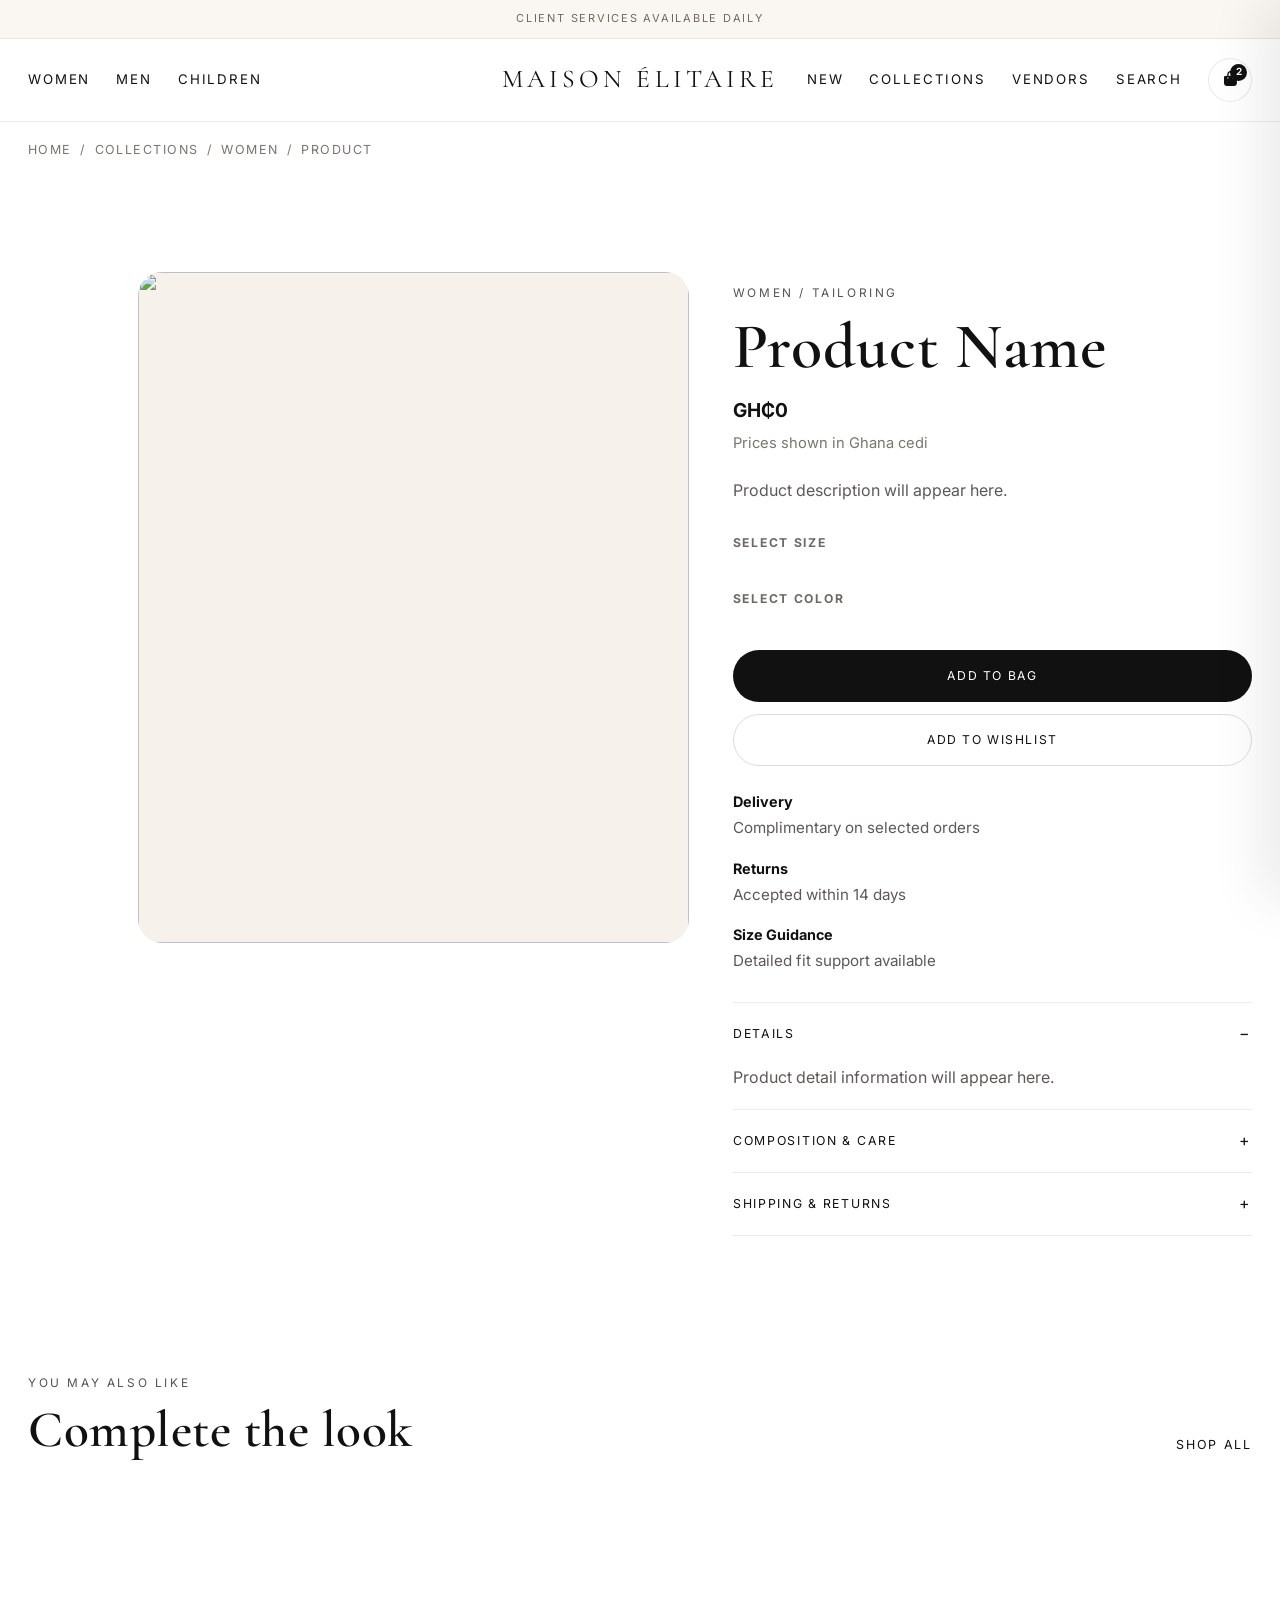
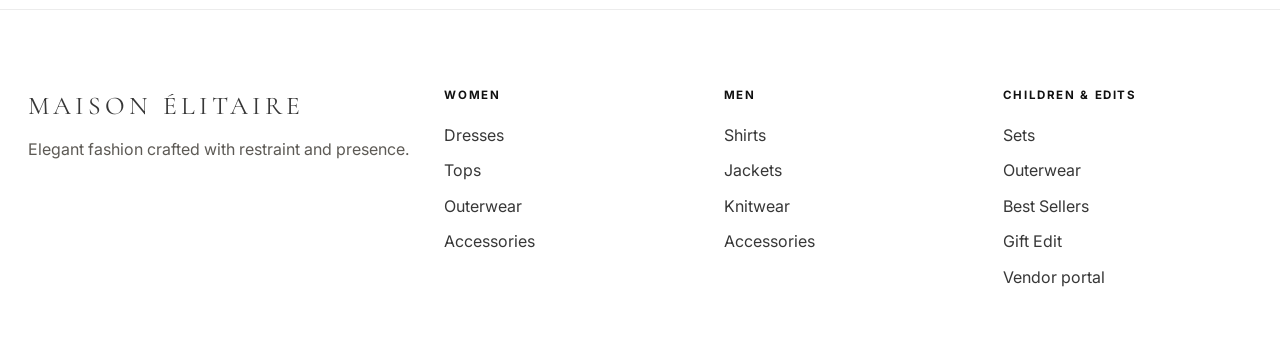
==== product.html @ c19ec86c "Add files via upload" ====
<!DOCTYPE html>
<html lang="en">
<head>
  <meta charset="UTF-8" />
  <meta name="viewport" content="width=device-width, initial-scale=1.0" />
  <title>Product | Maison Élitaire</title>
  <meta name="description" content="Maison Élitaire luxury fashion product page." />

  <link rel="preconnect" href="https://fonts.googleapis.com">
  <link rel="preconnect" href="https://fonts.gstatic.com" crossorigin>
  <link href="https://fonts.googleapis.com/css2?family=Cormorant+Garamond:wght@400;500;600;700&family=Inter:wght@300;400;500;600&display=swap" rel="stylesheet">
  <link rel="stylesheet" href="https://cdnjs.cloudflare.com/ajax/libs/font-awesome/6.5.2/css/all.min.css">
  <link rel="stylesheet" href="styles.css" />
</head>
<body data-page="product">
  <div class="site-shell light-page">
    <header class="topbar">
      Client Services available daily
    </header>

    <nav class="navbar navbar-light">
      <div class="container nav-inner">
        <button class="nav-toggle" aria-label="Open menu" aria-expanded="false" aria-controls="mobileMenu">
          <span></span>
          <span></span>
        </button>

        <div class="nav-links nav-left">
          <a href="products.html?category=Women">Women</a>
          <a href="products.html?category=Men">Men</a>
          <a href="products.html?category=Children">Children</a>
        </div>

        <a href="index.html" class="brand">MAISON ÉLITAIRE</a>

        <div class="nav-links nav-right">
          <a href="products.html?edit=New Arrivals">New</a>
          <a href="products.html">Collections</a>
          <a href="vendor.html">Vendors</a>
          <button class="nav-text-btn search-open-btn" aria-label="Open search">Search</button>
          <button class="nav-icon-btn cart-open-btn" aria-label="Open bag">
            <i class="fa-solid fa-bag-shopping"></i>
            <span class="cart-count" data-cart-count>0</span>
          </button>
        </div>
      </div>

      <div class="mobile-menu" id="mobileMenu">
        <a href="products.html?category=Women">Women</a>
        <a href="products.html?category=Men">Men</a>
        <a href="products.html?category=Children">Children</a>
        <a href="products.html?edit=New Arrivals">New Arrivals</a>
        <a href="products.html">Collections</a>
          <a href="vendor.html">Vendors</a>
        <button class="mobile-search-btn search-open-btn">Search</button>
      </div>
    </nav>

    <main>
      <section class="product-breadcrumb-wrap">
        <div class="container">
          <nav class="product-breadcrumb" aria-label="Breadcrumb" id="productBreadcrumb">
            <a href="index.html">Home</a>
            <span>/</span>
            <a href="products.html">Collections</a>
            <span>/</span>
            <a href="products.html?category=Women" id="breadcrumbCategory">Women</a>
            <span>/</span>
            <span id="breadcrumbName">Product</span>
          </nav>
        </div>
      </section>

      <section class="section product-detail">
        <div class="container product-detail-grid">
          <div class="product-gallery">
            <div class="gallery-thumbs" id="galleryThumbs"></div>

            <div class="gallery-main">
              <img id="mainProductImage" src="" alt="" />
            </div>
          </div>

          <div class="product-summary">
            <p class="eyebrow" id="productMeta">Women / Tailoring</p>
            <h1 id="productName">Product Name</h1>

            <div class="price-row">
              <strong id="productPrice">GH₵0</strong>
              <span id="productPriceNote">Prices shown in Ghana cedi</span>
            </div>

            <p class="product-description" id="productDescription">
              Product description will appear here.
            </p>

            <p class="product-vendor" id="productVendorWrap" hidden>
              Vendor: <a id="productVendorLink" href="#">Maison Élitaire</a>
            </p>

            <div class="detail-block">
              <h3>Select size</h3>
              <div class="size-pills size-select" id="productSizes"></div>
            </div>

            <div class="detail-block">
              <h3>Select color</h3>
              <div class="color-swatches" id="productColors"></div>
            </div>

            <div class="product-actions">
              <button
                class="btn btn-dark full-width add-product-page-btn"
                id="addProductPageBtn"
                data-name=""
                data-category=""
                data-price=""
                data-image=""
                data-description="">
                Add to bag
              </button>
              <button class="btn btn-outline-dark full-width">Add to wishlist</button>
            </div>

            <div class="product-benefits">
              <div>
                <strong>Delivery</strong>
                <span>Complimentary on selected orders</span>
              </div>
              <div>
                <strong>Returns</strong>
                <span>Accepted within 14 days</span>
              </div>
              <div>
                <strong>Size Guidance</strong>
                <span>Detailed fit support available</span>
              </div>
            </div>

            <div class="accordion">
              <div class="accordion-item active">
                <button class="accordion-btn">Details</button>
                <div class="accordion-content">
                  <p id="accordionDetails">
                    Product detail information will appear here.
                  </p>
                </div>
              </div>

              <div class="accordion-item">
                <button class="accordion-btn">Composition & care</button>
                <div class="accordion-content">
                  <p id="accordionCare">
                    Premium construction. Specialist care recommended for best longevity.
                  </p>
                </div>
              </div>

              <div class="accordion-item">
                <button class="accordion-btn">Shipping & returns</button>
                <div class="accordion-content">
                  <p>
                    Complimentary delivery on eligible orders. Returns accepted within 14 days in original condition.
                  </p>
                </div>
              </div>
            </div>
          </div>
        </div>
      </section>

      <section class="section featured-products related-products">
        <div class="container">
          <div class="section-head">
            <div>
              <p class="eyebrow">You may also like</p>
              <h2>Complete the look</h2>
            </div>
            <a href="products.html" class="section-link">Shop all</a>
          </div>

          <div class="product-grid" id="relatedProductsGrid"></div>
        </div>
      </section>
    </main>

    <footer class="footer footer-light">
      <div class="container footer-grid">
        <div>
          <a href="index.html" class="brand footer-brand">MAISON ÉLITAIRE</a>
          <p class="footer-copy">
            Elegant fashion crafted with restraint and presence.
          </p>
        </div>

        <div>
          <h4>Women</h4>
          <a href="products.html?category=Women&subcategory=Dresses">Dresses</a>
          <a href="products.html?category=Women&subcategory=Tops">Tops</a>
          <a href="products.html?category=Women&subcategory=Outerwear">Outerwear</a>
          <a href="products.html?category=Women&subcategory=Accessories">Accessories</a>
        </div>

        <div>
          <h4>Men</h4>
          <a href="products.html?category=Men&subcategory=Shirts">Shirts</a>
          <a href="products.html?category=Men&subcategory=Jackets">Jackets</a>
          <a href="products.html?category=Men&subcategory=Knitwear">Knitwear</a>
          <a href="products.html?category=Men&subcategory=Accessories">Accessories</a>
        </div>

        <div>
          <h4>Children & Edits</h4>
          <a href="products.html?category=Children&subcategory=Sets">Sets</a>
          <a href="products.html?category=Children&subcategory=Outerwear">Outerwear</a>
          <a href="products.html?edit=Best Sellers">Best Sellers</a>
          <a href="products.html?edit=Gift Edit">Gift Edit</a>
          <a href="vendor.html">Vendor portal</a>
        </div>
      </div>
    </footer>
  </div>

  <div class="overlay search-overlay" data-search-overlay aria-hidden="true">
    <div class="overlay-panel search-panel" role="dialog" aria-modal="true" aria-labelledby="searchTitle">
      <button class="overlay-close search-close-btn" aria-label="Close search">
        <i class="fa-solid fa-xmark"></i>
      </button>

      <div class="search-header">
        <p class="eyebrow">Search</p>
        <h2 id="searchTitle">Find the piece</h2>
      </div>

      <form class="search-form">
        <input type="search" placeholder="Search for tailoring, dresses, knitwear..." aria-label="Search products" id="searchInput" />
      </form>

      <div class="search-suggestions">
        <button type="button">Tailoring</button>
        <button type="button">Evening</button>
        <button type="button">Knitwear</button>
        <button type="button">Children</button>
      </div>

      <div class="search-results-grid" id="searchResultsGrid"></div>
    </div>
  </div>

  <aside class="cart-drawer" data-cart-drawer aria-hidden="true">
    <div class="cart-overlay" data-cart-close></div>

    <div class="cart-panel" role="dialog" aria-modal="true" aria-labelledby="cartTitle">
      <div class="cart-header">
        <div>
          <p class="eyebrow">Bag</p>
          <h2 id="cartTitle">Your selection</h2>
        </div>
        <button class="overlay-close cart-close-btn" aria-label="Close bag">
          <i class="fa-solid fa-xmark"></i>
        </button>
      </div>

      <div class="cart-body">
        <div class="cart-items" data-cart-items></div>

        <div class="cart-benefits">
          <div>
            <strong>Complimentary delivery</strong>
            <span>On selected orders and destinations</span>
          </div>
          <div>
            <strong>Returns</strong>
            <span>Accepted within 14 days in original condition</span>
          </div>
        </div>
      </div>

      <div class="cart-footer">
        <div class="cart-summary-row">
          <span>Subtotal</span>
          <strong data-cart-subtotal>$0</strong>
        </div>
        <div class="cart-summary-row small">
          <span>Estimated shipping</span>
          <span>Calculated at checkout</span>
        </div>
        <button class="btn btn-dark full-width">Proceed to checkout</button>
        <button class="btn btn-outline-dark full-width cart-clear-btn">Clear bag</button>
      </div>
    </div>
  </aside>

  <div class="overlay quick-view-overlay" data-quick-view-overlay aria-hidden="true">
    <div class="overlay-panel quick-view-panel" role="dialog" aria-modal="true" aria-labelledby="quickViewTitle">
      <button class="overlay-close quick-view-close-btn" aria-label="Close quick view">
        <i class="fa-solid fa-xmark"></i>
      </button>

      <div class="quick-view-grid">
        <div class="quick-view-image-wrap">
          <img src="" alt="" data-quick-view-image />
        </div>

        <div class="quick-view-copy">
          <p class="eyebrow" data-quick-view-category></p>
          <h2 id="quickViewTitle" data-quick-view-name></h2>
          <strong class="quick-view-price" data-quick-view-price></strong>
          <p class="quick-view-description" data-quick-view-description></p>

          <div class="quick-view-options">
            <div>
              <p class="option-label">Size</p>
              <div class="size-pills quick-size-pills" data-quick-view-sizes></div>
            </div>

            <div>
              <p class="option-label">Quantity</p>
              <div class="qty-control">
                <button type="button" data-qty-minus>-</button>
                <span data-quick-qty>1</span>
                <button type="button" data-qty-plus>+</button>
              </div>
            </div>
          </div>

          <div class="quick-view-actions">
            <button class="btn btn-dark full-width" data-quick-add>Add to bag</button>
            <a href="product.html" class="btn btn-outline-dark full-width" data-quick-view-link>View product</a>
          </div>
        </div>
      </div>
    </div>
  </div>

  <script src="women.js"></script>
  <script src="men.js"></script>
  <script src="children.js"></script>
  <script src="edits.js"></script>
  <script src="script.js"></script>
</body>
</html>
---- styles.css ----
:root {
  --bg: #0f0f10;
  --bg-soft: #151516;
  --surface: #ffffff;
  --surface-soft: #f6f2eb;
  --surface-muted: #fbf9f5;
  --text: #111111;
  --text-soft: #5d5a55;
  --text-lighter: rgba(255, 255, 255, 0.82);
  --line: rgba(17, 17, 17, 0.12);
  --line-soft: rgba(17, 17, 17, 0.08);
  --line-light: rgba(255, 255, 255, 0.14);
  --transition-fast: 180ms ease;
  --transition-mid: 260ms ease;
  --shadow: 0 24px 60px rgba(0, 0, 0, 0.08);
  --container: 1240px;
  --radius-sm: 12px;
  --radius-md: 18px;
  --radius-lg: 24px;
}

* {
  margin: 0;
  padding: 0;
  box-sizing: border-box;
}

html {
  scroll-behavior: smooth;
  -webkit-text-size-adjust: 100%;
}

body {
  font-family: "Inter", sans-serif;
  background: var(--bg);
  color: #fff;
  line-height: 1.6;
  -webkit-font-smoothing: antialiased;
  text-rendering: optimizeLegibility;
  overflow-x: hidden;
}

body.no-scroll {
  overflow: hidden;
}

img {
  max-width: 100%;
  display: block;
}

a {
  color: inherit;
  text-decoration: none;
}

button,
input,
select {
  font: inherit;
}

button {
  border: none;
  background: none;
  cursor: pointer;
}

.site-shell {
  min-height: 100vh;
}

.light-page {
  background: #fff;
  color: var(--text);
}

.container {
  width: min(100% - 56px, var(--container));
  margin: 0 auto;
}

.topbar {
  min-height: 38px;
  display: grid;
  place-items: center;
  padding: 10px 16px;
  font-size: 11px;
  text-transform: uppercase;
  letter-spacing: 0.16em;
  color: rgba(255, 255, 255, 0.64);
  background: #0b0b0c;
  border-bottom: 1px solid var(--line-light);
  text-align: center;
}

.light-page .topbar {
  background: #faf7f2;
  color: #6f695f;
  border-bottom: 1px solid var(--line-soft);
}

.navbar {
  position: sticky;
  top: 0;
  z-index: 80;
  backdrop-filter: blur(14px);
  background: rgba(15, 15, 16, 0.76);
  border-bottom: 1px solid var(--line-light);
}

.navbar-light {
  background: rgba(255, 255, 255, 0.92);
  border-bottom: 1px solid var(--line-soft);
}

.nav-inner {
  min-height: 82px;
  display: grid;
  grid-template-columns: 1fr auto 1fr;
  align-items: center;
  gap: 24px;
}

.nav-links {
  display: flex;
  align-items: center;
  gap: 26px;
}

.nav-left {
  justify-self: start;
}

.nav-right {
  justify-self: end;
}

.nav-links a,
.nav-text-btn {
  font-size: 0.83rem;
  text-transform: uppercase;
  letter-spacing: 0.14em;
  transition: opacity var(--transition-fast);
  color: inherit;
}

.nav-links a:hover,
.nav-text-btn:hover,
.section-link:hover,
.text-link:hover {
  opacity: 0.6;
}

.brand {
  font-family: "Cormorant Garamond", serif;
  font-size: clamp(1.55rem, 2vw, 1.95rem);
  letter-spacing: 0.16em;
  text-transform: uppercase;
  white-space: nowrap;
}

.nav-icon-btn,
.nav-toggle,
.overlay-close {
  width: 44px;
  height: 44px;
  border-radius: 999px;
  display: inline-grid;
  place-items: center;
  transition: background var(--transition-fast), transform var(--transition-fast);
  position: relative;
}

.nav-icon-btn:hover,
.nav-toggle:hover,
.overlay-close:hover {
  transform: translateY(-1px);
}

.navbar .nav-icon-btn:hover,
.navbar .nav-toggle:hover {
  background: rgba(255, 255, 255, 0.06);
}

.navbar-light .nav-icon-btn:hover,
.navbar-light .nav-toggle:hover {
  background: rgba(17, 17, 17, 0.04);
}

.nav-icon-btn i,
.overlay-close i {
  font-size: 0.95rem;
}

.cart-count {
  position: absolute;
  top: 6px;
  right: 5px;
  min-width: 17px;
  height: 17px;
  padding: 0 4px;
  border-radius: 999px;
  display: grid;
  place-items: center;
  font-size: 0.62rem;
  font-weight: 700;
  background: #fff;
  color: #111;
}

.navbar-light .cart-count {
  background: #111;
  color: #fff;
}

.nav-toggle {
  display: none;
}

.nav-toggle span {
  width: 18px;
  height: 1.4px;
  background: currentColor;
  display: block;
}

.mobile-menu {
  display: none;
  flex-direction: column;
  gap: 0;
  padding: 10px 24px 20px;
  border-top: 1px solid rgba(255, 255, 255, 0.08);
}

.navbar-light .mobile-menu {
  border-top: 1px solid var(--line-soft);
}

.mobile-menu a,
.mobile-search-btn {
  min-height: 50px;
  display: flex;
  align-items: center;
  font-size: 0.9rem;
  text-transform: uppercase;
  letter-spacing: 0.14em;
  color: inherit;
}

.mobile-menu.active {
  display: flex;
}

.hero {
  position: relative;
  min-height: calc(100vh - 120px);
  display: flex;
  align-items: flex-end;
}

.hero-media,
.hero-overlay {
  position: absolute;
  inset: 0;
}

.hero-media img {
  width: 100%;
  height: 100%;
  object-fit: cover;
}

.hero-overlay {
  background:
    linear-gradient(to top, rgba(0, 0, 0, 0.68), rgba(0, 0, 0, 0.12)),
    linear-gradient(to right, rgba(0, 0, 0, 0.34), transparent 58%);
}

.hero-content {
  position: relative;
  z-index: 2;
  max-width: 760px;
  padding: 0 0 88px;
}

.eyebrow {
  margin-bottom: 14px;
  font-size: 0.74rem;
  text-transform: uppercase;
  letter-spacing: 0.22em;
  opacity: 0.72;
}

.hero h1,
.intro-statement h2,
.section-head h2,
.split-copy h2,
.campaign-inner h2,
.newsletter h2,
.listing-hero h1,
.product-summary h1,
.quick-view-copy h2,
.search-header h2,
.cart-header h2,
.empty-products-state h2 {
  font-family: "Cormorant Garamond", serif;
  font-weight: 600;
  line-height: 0.95;
  letter-spacing: 0.01em;
}

.hero h1 {
  font-size: clamp(3.1rem, 8.8vw, 7.2rem);
  max-width: 760px;
}

.hero-copy,
.intro-copy,
.split-copy p,
.section-note,
.listing-copy,
.product-description,
.footer-copy,
.quick-view-description,
.accordion-content p,
.cart-benefits span,
.search-featured span,
.journal-content p,
.empty-products-state p {
  color: var(--text-lighter);
  font-size: 1rem;
}

.light-page .listing-copy,
.light-page .product-description,
.light-page .footer-copy,
.light-page .quick-view-description,
.light-page .accordion-content p,
.light-page .section-note,
.light-page .journal-content p,
.light-page .empty-products-state p {
  color: var(--text-soft);
}

.hero-copy {
  max-width: 560px;
  margin-top: 20px;
}

.hero-actions {
  display: flex;
  gap: 14px;
  flex-wrap: wrap;
  margin-top: 32px;
}

.btn {
  min-height: 52px;
  padding: 0 24px;
  border-radius: 999px;
  display: inline-flex;
  align-items: center;
  justify-content: center;
  font-size: 0.76rem;
  text-transform: uppercase;
  letter-spacing: 0.13em;
  border: 1px solid transparent;
  transition: transform var(--transition-fast), background var(--transition-fast), color var(--transition-fast), border-color var(--transition-fast);
}

.btn:hover {
  transform: translateY(-1px);
}

.btn-light {
  background: #fff;
  color: #111;
}

.btn-outline-light {
  color: #fff;
  border-color: rgba(255, 255, 255, 0.38);
}

.btn-dark {
  background: #111;
  color: #fff;
}

.btn-outline-dark {
  border-color: rgba(17, 17, 17, 0.14);
  color: #111;
}

.full-width {
  width: 100%;
}

.section {
  padding: 112px 0;
}

.intro-statement {
  background: #111113;
}

.intro-grid {
  display: grid;
  grid-template-columns: 0.95fr 1.05fr;
  gap: 72px;
  align-items: start;
}

.intro-statement h2 {
  font-size: clamp(2.3rem, 4.4vw, 4.2rem);
}

.intro-copy {
  color: rgba(255, 255, 255, 0.78);
  font-size: 1.08rem;
  max-width: 620px;
}

.categories {
  background: #141416;
}

.section-head {
  display: flex;
  justify-content: space-between;
  align-items: end;
  gap: 24px;
  margin-bottom: 42px;
}

.section-head h2 {
  font-size: clamp(2rem, 4vw, 3.4rem);
}

.section-link,
.text-link {
  font-size: 0.78rem;
  text-transform: uppercase;
  letter-spacing: 0.14em;
}

.category-grid {
  display: grid;
  grid-template-columns: 1.15fr 0.85fr 0.85fr;
  gap: 20px;
}

.category-card {
  position: relative;
  overflow: hidden;
  border-radius: var(--radius-lg);
  min-height: 520px;
}

.category-large {
  min-height: 620px;
}

.category-card img,
.split-media img,
.product-media img,
.journal-card img,
.listing-hero-image img,
.gallery-main img,
.gallery-thumbs img,
.mosaic-card img,
.quick-view-image-wrap img,
.search-featured img,
.cart-item img {
  width: 100%;
  height: 100%;
  object-fit: cover;
}

.category-card::after,
.product-media::after {
  content: "";
  position: absolute;
  inset: 0;
  background: linear-gradient(to top, rgba(0, 0, 0, 0.34), transparent 55%);
  pointer-events: none;
}

.category-overlay {
  position: absolute;
  left: 0;
  right: 0;
  bottom: 0;
  padding: 28px;
  z-index: 2;
}

.category-overlay span {
  font-family: "Cormorant Garamond", serif;
  font-size: 2rem;
}

.split-feature,
.newsletter,
.home-edits {
  background: var(--surface-soft);
  color: #111;
}

.split-grid {
  display: grid;
  grid-template-columns: 1.06fr 0.94fr;
  gap: 46px;
  align-items: center;
}

.split-media img,
.listing-hero-image img,
.journal-card,
.gallery-main,
.thumb,
.mosaic-card,
.product-media,
.quick-view-image-wrap,
.search-featured article,
.cart-item {
  border-radius: var(--radius-lg);
}

.split-copy h2 {
  font-size: clamp(2.3rem, 4vw, 4rem);
  margin-bottom: 18px;
}

.split-copy p {
  color: var(--text-soft);
  max-width: 520px;
  margin-bottom: 24px;
}

.editorial-mosaic,
.featured-products,
.journal {
  background: #fff;
  color: #111;
}

.section-note {
  max-width: 380px;
  text-align: right;
}

.mosaic-grid {
  display: grid;
  grid-template-columns: 1.12fr 0.88fr 0.88fr;
  grid-template-areas:
    "a b c"
    "a d e";
  gap: 18px;
}

.mosaic-card {
  overflow: hidden;
  background: var(--surface-soft);
  position: relative;
}

.mosaic-a { grid-area: a; min-height: 720px; }
.mosaic-b { grid-area: b; min-height: 350px; }
.mosaic-c { grid-area: c; min-height: 350px; }
.mosaic-d { grid-area: d; min-height: 350px; }
.mosaic-e { grid-area: e; min-height: 350px; }

.editorial-shop-trigger {
  cursor: pointer;
  outline: none;
}

.editorial-hover-pill {
  position: absolute;
  left: 18px;
  bottom: 18px;
  min-height: 42px;
  padding: 0 18px;
  border-radius: 999px;
  background: rgba(255, 255, 255, 0.92);
  color: #111;
  font-size: 0.72rem;
  text-transform: uppercase;
  letter-spacing: 0.14em;
  opacity: 0;
  transform: translateY(8px);
  transition: opacity var(--transition-fast), transform var(--transition-fast);
  pointer-events: none;
}

.editorial-shop-trigger:hover .editorial-hover-pill,
.editorial-shop-trigger:focus .editorial-hover-pill,
.editorial-shop-trigger:focus-within .editorial-hover-pill {
  opacity: 1;
  transform: translateY(0);
}

.product-grid {
  display: grid;
  grid-template-columns: repeat(4, 1fr);
  gap: 10px;
}

.product-card a {
  display: block;
}

.product-media {
  position: relative;
  aspect-ratio: 0.78 / 1;
  overflow: hidden;
  background: var(--surface-soft);
}

.product-quick-view {
  position: absolute;
  left: 18px;
  right: 18px;
  bottom: 18px;
  min-height: 44px;
  border-radius: 999px;
  background: rgba(255, 255, 255, 0.92);
  color: #111;
  font-size: 0.75rem;
  text-transform: uppercase;
  letter-spacing: 0.14em;
  opacity: 0;
  transform: translateY(8px);
  transition: opacity var(--transition-fast), transform var(--transition-fast);
}

.product-card:hover .product-quick-view,
.product-card:focus-within .product-quick-view {
  opacity: 1;
  transform: translateY(0);
}

.product-info {
  padding: 10px 2px 0;
}

.product-category {
  font-size: 0.74rem;
  text-transform: uppercase;
  letter-spacing: 0.12em;
  color: #7a756d;
  margin-bottom: 8px;
}

.product-info h3 {
  font-family: "Cormorant Garamond", serif;
  font-size: 1.58rem;
  font-weight: 600;
  line-height: 1.02;
  color: #111;
  margin-bottom: 8px;
}

.product-info strong {
  font-size: 0.95rem;
  color: #111;
}

.edits-grid {
  display: grid;
  grid-template-columns: repeat(5, 1fr);
  gap: 14px;
}

.edits-grid a {
  min-height: 56px;
  display: flex;
  align-items: center;
  justify-content: center;
  padding: 0 16px;
  border: 1px solid var(--line);
  border-radius: 999px;
  font-size: 0.76rem;
  text-transform: uppercase;
  letter-spacing: 0.12em;
  color: #111;
  background: rgba(255, 255, 255, 0.65);
  transition: background var(--transition-fast), transform var(--transition-fast);
  text-align: center;
}

.edits-grid a:hover {
  background: #fff;
  transform: translateY(-1px);
}

.campaign-banner {
  background: #111;
  color: #fff;
}

.campaign-inner {
  display: grid;
  justify-items: center;
  gap: 20px;
  text-align: center;
}

.campaign-inner h2 {
  font-size: clamp(2.4rem, 5vw, 4.9rem);
  max-width: 820px;
}

.journal-grid {
  display: grid;
  grid-template-columns: repeat(3, 1fr);
  gap: 22px;
}

.journal-card {
  overflow: hidden;
  background: var(--surface-muted);
}

.journal-card img {
  aspect-ratio: 1 / 1.15;
}

.journal-content {
  padding: 24px;
}

.journal-content h3 {
  font-family: "Cormorant Garamond", serif;
  font-size: 1.8rem;
  color: #111;
  margin-bottom: 8px;
}

.newsletter-grid {
  display: grid;
  grid-template-columns: 1fr auto;
  gap: 32px;
  align-items: center;
}

.newsletter h2 {
  font-size: clamp(2.2rem, 4vw, 3.8rem);
  color: #111;
}

.newsletter-form {
  display: flex;
  gap: 12px;
  width: min(100%, 560px);
}

.newsletter-form input,
.search-form input,
.products-toolbar select {
  min-height: 54px;
  border-radius: 999px;
  border: 1px solid var(--line);
  background: rgba(255, 255, 255, 0.82);
  color: #111;
  padding: 0 18px;
  outline: none;
}

.newsletter-form input {
  flex: 1;
}

.footer {
  padding: 76px 0 56px;
  background: #0f0f10;
  color: rgba(255, 255, 255, 0.84);
  border-top: 1px solid var(--line-light);
}

.footer-light {
  background: #fff;
  color: #111;
  border-top: 1px solid var(--line-soft);
}

.footer-grid {
  display: grid;
  grid-template-columns: 1.55fr 1fr 1fr 1fr;
  gap: 30px;
}

.footer-brand {
  display: inline-block;
  margin-bottom: 18px;
}

.footer h4 {
  font-size: 0.72rem;
  text-transform: uppercase;
  letter-spacing: 0.14em;
  margin-bottom: 18px;
}

.footer a {
  display: block;
  margin-bottom: 10px;
  opacity: 0.84;
}

.listing-hero {
  padding: 78px 0 44px;
  background: #fff;
  color: #111;
}

.listing-hero-grid {
  display: grid;
  grid-template-columns: 0.96fr 1.04fr;
  gap: 34px;
  align-items: center;
}

.listing-hero h1 {
  font-size: clamp(2.8rem, 5vw, 5rem);
  margin-bottom: 18px;
}

.listing-hero-image img {
  aspect-ratio: 1.18 / 1;
}

.product-listing-page {
  background: #fff;
  color: #111;
  padding-top: 28px;
}

.product-page-grid {
  display: grid;
  grid-template-columns: 280px 1fr;
  gap: 36px;
  align-items: start;
}

.filters {
  position: sticky;
  top: 116px;
  padding: 18px 0;
}

.filter-group + .filter-group {
  margin-top: 28px;
  padding-top: 28px;
  border-top: 1px solid var(--line-soft);
}

.filter-group h3 {
  font-family: "Cormorant Garamond", serif;
  font-size: 1.48rem;
  margin-bottom: 14px;
}

.filter-group label {
  display: block;
  margin-bottom: 10px;
}

.filter-group label a {
  color: var(--text-soft);
  font-size: 0.95rem;
  transition: opacity var(--transition-fast);
}

.filter-group label a:hover {
  opacity: 0.6;
}

.products-toolbar {
  display: flex;
  justify-content: space-between;
  gap: 18px;
  align-items: center;
  margin-bottom: 20px;
  padding-bottom: 18px;
  border-bottom: 1px solid var(--line-soft);
}

.products-toolbar p {
  color: var(--text-soft);
}

.products-toolbar-actions {
  display: flex;
  gap: 12px;
  align-items: center;
}

.active-filters {
  display: flex;
  flex-wrap: wrap;
  gap: 10px;
  margin-bottom: 24px;
}

.active-filter-pill {
  min-height: 38px;
  padding: 0 14px;
  border-radius: 999px;
  border: 1px solid var(--line);
  display: inline-flex;
  align-items: center;
  gap: 8px;
  font-size: 0.74rem;
  text-transform: uppercase;
  letter-spacing: 0.12em;
  color: #111;
  background: var(--surface-muted);
}

.active-filter-pill a {
  opacity: 0.7;
}

.listing-grid {
  grid-template-columns: repeat(3, 1fr);
}

.products-pagination {
  display: flex;
  flex-wrap: wrap;
  gap: 10px;
  margin-top: 34px;
}

.products-pagination button {
  min-width: 42px;
  height: 42px;
  border-radius: 999px;
  border: 1px solid var(--line);
  color: #111;
  background: #fff;
  transition: background var(--transition-fast), color var(--transition-fast), border-color var(--transition-fast);
}

.products-pagination button.active,
.products-pagination button:hover {
  background: #111;
  color: #fff;
  border-color: #111;
}

.empty-products-state {
  padding: 56px 0 24px;
}

.empty-products-state h2 {
  font-size: clamp(2.2rem, 5vw, 3.6rem);
  color: #111;
  margin-bottom: 10px;
}

.empty-products-state p {
  margin-bottom: 24px;
}

.product-breadcrumb-wrap {
  background: #fff;
  padding: 18px 0 0;
}

.product-breadcrumb {
  display: flex;
  flex-wrap: wrap;
  gap: 8px;
  color: #7a756d;
  font-size: 0.78rem;
  text-transform: uppercase;
  letter-spacing: 0.12em;
}

.product-detail {
  background: #fff;
  color: #111;
}

.product-detail-grid {
  display: grid;
  grid-template-columns: 1.12fr 0.88fr;
  gap: 44px;
  align-items: start;
}

.product-gallery {
  display: grid;
  grid-template-columns: 92px 1fr;
  gap: 18px;
}

.gallery-thumbs {
  display: grid;
  gap: 12px;
}

.thumb {
  overflow: hidden;
  border: 1px solid rgba(17, 17, 17, 0.1);
  opacity: 0.72;
  transition: opacity var(--transition-fast), border-color var(--transition-fast);
}

.thumb.active {
  opacity: 1;
  border-color: #111;
}

.gallery-main {
  overflow: hidden;
  background: var(--surface-soft);
}

.gallery-main img {
  aspect-ratio: 0.82 / 1;
}

.product-summary {
  padding-top: 12px;
}

.product-summary h1 {
  font-size: clamp(2.8rem, 5vw, 4.4rem);
  color: #111;
  margin-bottom: 18px;
}

.price-row {
  display: flex;
  flex-direction: column;
  gap: 6px;
  margin-bottom: 22px;
}

.price-row strong {
  font-size: 1.2rem;
  color: #111;
}

.price-row span {
  color: #7a756d;
  font-size: 0.92rem;
}

.product-description {
  margin-bottom: 30px;
}

.detail-block {
  margin-bottom: 24px;
}

.detail-block h3,
.option-label {
  margin-bottom: 12px;
  font-size: 0.76rem;
  text-transform: uppercase;
  letter-spacing: 0.14em;
  color: #6e6962;
}

.size-pills {
  display: flex;
  flex-wrap: wrap;
  gap: 10px;
}

.size-pills button {
  min-width: 48px;
  min-height: 42px;
  padding: 0 14px;
  border-radius: 999px;
  border: 1px solid rgba(17, 17, 17, 0.14);
  color: #111;
  transition: background var(--transition-fast), color var(--transition-fast), border-color var(--transition-fast);
}

.size-pills button:hover,
.size-pills button.active {
  background: #111;
  color: #fff;
  border-color: #111;
}

.color-swatches {
  display: flex;
  flex-wrap: wrap;
  gap: 10px;
}

.swatch {
  width: 34px;
  height: 34px;
  border-radius: 50%;
  border: 1px solid rgba(17, 17, 17, 0.18);
  position: relative;
}

.swatch.active {
  box-shadow: 0 0 0 4px rgba(17, 17, 17, 0.08);
}

.swatch-label {
  font-size: 0.8rem;
  color: var(--text-soft);
}

.swatch-black { background: #161616; }
.swatch-cream { background: #d7cfc3; }
.swatch-brown { background: #7d5e49; }
.swatch-grey { background: #9b9b9b; }
.swatch-stone { background: #b8ad9b; }
.swatch-ivory { background: #ece6d8; }
.swatch-camel { background: #b98752; }
.swatch-soft-grey { background: #bdbdbd; }
.swatch-champagne { background: #d9c29b; }

.product-actions {
  display: grid;
  gap: 12px;
  margin: 30px 0 24px;
}

.product-benefits {
  display: grid;
  gap: 16px;
  margin-bottom: 28px;
}

.product-benefits strong {
  display: block;
  margin-bottom: 2px;
  font-size: 0.9rem;
  color: #111;
}

.product-benefits span {
  color: var(--text-soft);
  font-size: 0.95rem;
}

.accordion {
  border-top: 1px solid var(--line-soft);
}

.accordion-item {
  border-bottom: 1px solid var(--line-soft);
}

.accordion-btn {
  width: 100%;
  min-height: 62px;
  display: flex;
  justify-content: space-between;
  align-items: center;
  color: #111;
  font-size: 0.77rem;
  text-transform: uppercase;
  letter-spacing: 0.14em;
}

.accordion-btn::after {
  content: "+";
  font-size: 1rem;
}

.accordion-item.active .accordion-btn::after {
  content: "−";
}

.accordion-content {
  max-height: 0;
  overflow: hidden;
  transition: max-height var(--transition-mid);
}

.accordion-item.active .accordion-content {
  max-height: 220px;
}

.accordion-content p {
  padding: 0 0 18px;
}

.related-products {
  padding-top: 26px;
}

.overlay {
  position: fixed;
  inset: 0;
  z-index: 120;
  display: flex;
  align-items: center;
  justify-content: center;
  padding: 28px;
  background: rgba(9, 9, 10, 0.42);
  opacity: 0;
  pointer-events: none;
  transition: opacity var(--transition-mid);
}

.overlay.active {
  opacity: 1;
  pointer-events: auto;
}

.overlay-panel {
  position: relative;
  width: min(100%, 1180px);
  background: #fff;
  color: #111;
  border-radius: 28px;
  box-shadow: var(--shadow);
  transform: translateY(8px);
  transition: transform var(--transition-mid);
}

.overlay.active .overlay-panel {
  transform: translateY(0);
}

.overlay-close {
  position: absolute;
  top: 18px;
  right: 18px;
  z-index: 4;
  background: rgba(17, 17, 17, 0.04);
}

.search-panel {
  padding: 42px 42px 34px;
  max-width: 980px;
}

.search-header h2 {
  font-size: clamp(2.2rem, 4vw, 4rem);
  margin-bottom: 26px;
}

.search-form {
  margin-bottom: 20px;
}

.search-form input {
  width: 100%;
}

.search-suggestions {
  display: flex;
  flex-wrap: wrap;
  gap: 10px;
  margin-bottom: 30px;
}

.search-suggestions button {
  min-height: 40px;
  padding: 0 16px;
  border-radius: 999px;
  border: 1px solid var(--line);
  color: #111;
}

.search-results-grid {
  display: grid;
  grid-template-columns: 1fr 1fr;
  gap: 18px;
}

.search-featured,
.search-result-card {
  display: grid;
  gap: 18px;
}

.search-featured article,
.search-result-card {
  display: grid;
  grid-template-columns: 120px 1fr;
  gap: 16px;
  background: var(--surface-muted);
  padding: 14px;
  border-radius: var(--radius-lg);
}

.search-featured img,
.search-result-card img {
  aspect-ratio: 1 / 1.1;
  border-radius: var(--radius-md);
}

.search-featured p,
.search-result-card h4 {
  font-family: "Cormorant Garamond", serif;
  font-size: 1.55rem;
  color: #111;
  line-height: 1.02;
}

.search-result-card p {
  color: var(--text-soft);
  font-size: 0.88rem;
  margin: 6px 0;
}

.search-result-card strong {
  color: #111;
}

.cart-drawer {
  position: fixed;
  inset: 0;
  z-index: 130;
  pointer-events: none;
}

.cart-drawer.active {
  pointer-events: auto;
}

.cart-overlay {
  position: absolute;
  inset: 0;
  background: rgba(9, 9, 10, 0.42);
  opacity: 0;
  transition: opacity var(--transition-mid);
}

.cart-drawer.active .cart-overlay {
  opacity: 1;
}

.cart-panel {
  position: absolute;
  top: 0;
  right: 0;
  width: min(100%, 500px);
  height: 100%;
  background: #fff;
  color: #111;
  display: grid;
  grid-template-rows: auto 1fr auto;
  transform: translateX(100%);
  transition: transform var(--transition-mid);
  box-shadow: -20px 0 50px rgba(0, 0, 0, 0.08);
}

.cart-drawer.active .cart-panel {
  transform: translateX(0);
}

.cart-header,
.cart-footer {
  padding: 26px 24px;
  border-bottom: 1px solid var(--line-soft);
}

.cart-footer {
  border-bottom: none;
  border-top: 1px solid var(--line-soft);
}

.cart-header {
  display: flex;
  justify-content: space-between;
  gap: 20px;
  align-items: start;
}

.cart-header h2 {
  font-size: clamp(2rem, 4vw, 3rem);
}

.cart-body {
  overflow-y: auto;
  padding: 0 24px 24px;
}

.cart-items {
  padding-top: 18px;
  display: grid;
  gap: 16px;
}

.cart-item {
  display: grid;
  grid-template-columns: 110px 1fr;
  gap: 14px;
  background: var(--surface-muted);
  padding: 12px;
}

.cart-item img {
  aspect-ratio: 0.85 / 1;
}

.cart-item-copy h4 {
  font-family: "Cormorant Garamond", serif;
  font-size: 1.5rem;
  line-height: 1;
  margin-bottom: 4px;
}

.cart-item-copy p {
  color: var(--text-soft);
  font-size: 0.88rem;
  margin-bottom: 8px;
}

.cart-item-row {
  display: flex;
  justify-content: space-between;
  gap: 10px;
  align-items: center;
}

.cart-item-controls {
  display: inline-flex;
  align-items: center;
  gap: 8px;
}

.cart-item-controls button,
.qty-control button {
  width: 34px;
  height: 34px;
  border-radius: 999px;
  border: 1px solid var(--line);
  color: #111;
}

.cart-remove-btn {
  font-size: 0.76rem;
  text-transform: uppercase;
  letter-spacing: 0.14em;
  color: #7a756d;
}

.cart-benefits {
  display: grid;
  gap: 14px;
  margin-top: 24px;
  padding-top: 22px;
  border-top: 1px solid var(--line-soft);
}

.cart-benefits strong {
  display: block;
  font-size: 0.9rem;
  color: #111;
  margin-bottom: 2px;
}

.cart-summary-row {
  display: flex;
  justify-content: space-between;
  gap: 12px;
  align-items: center;
  margin-bottom: 12px;
}

.cart-summary-row.small {
  color: var(--text-soft);
  font-size: 0.9rem;
  margin-bottom: 20px;
}

.quick-view-panel {
  padding: 34px;
  max-width: 980px;
}

.quick-view-grid {
  display: grid;
  grid-template-columns: 1fr 1fr;
  gap: 30px;
  align-items: start;
}

.quick-view-image-wrap {
  overflow: hidden;
  background: var(--surface-soft);
}

.quick-view-image-wrap img {
  aspect-ratio: 0.86 / 1;
}

.quick-view-copy {
  padding: 18px 6px 0;
}

.quick-view-copy h2 {
  font-size: clamp(2.2rem, 4vw, 4rem);
  margin-bottom: 16px;
}

.quick-view-price {
  display: inline-block;
  font-size: 1.05rem;
  margin-bottom: 18px;
}

.quick-view-description {
  margin-bottom: 24px;
}

.quick-view-options {
  display: grid;
  gap: 22px;
  margin-bottom: 26px;
}

.qty-control {
  display: inline-flex;
  align-items: center;
  gap: 12px;
}

.quick-view-actions {
  display: grid;
  gap: 12px;
}

.empty-cart {
  padding: 30px 0;
  color: var(--text-soft);
}

@media (prefers-reduced-motion: reduce) {
  * {
    animation: none !important;
    transition: none !important;
    scroll-behavior: auto !important;
  }
}

@media (max-width: 1180px) {
  .product-grid {
    grid-template-columns: repeat(3, 1fr);
  }

  .listing-grid {
    grid-template-columns: repeat(2, 1fr);
  }

  .intro-grid,
  .split-grid,
  .listing-hero-grid,
  .product-detail-grid,
  .quick-view-grid,
  .footer-grid,
  .journal-grid {
    grid-template-columns: 1fr;
  }

  .product-page-grid {
    grid-template-columns: 1fr;
  }

  .filters {
    position: static;
    border-bottom: 1px solid var(--line-soft);
    padding-bottom: 26px;
  }

  .category-grid {
    grid-template-columns: 1fr 1fr;
  }

  .category-large {
    grid-column: span 2;
  }

  .newsletter-grid {
    grid-template-columns: 1fr;
  }

  .mosaic-grid {
    grid-template-columns: 1fr 1fr;
    grid-template-areas:
      "a a"
      "b c"
      "d e";
  }

  .mosaic-a { min-height: 520px; }
  .mosaic-b,
  .mosaic-c,
  .mosaic-d,
  .mosaic-e { min-height: 280px; }

  .section-note {
    text-align: left;
    max-width: 520px;
  }

  .edits-grid {
    grid-template-columns: repeat(3, 1fr);
  }
}

@media (max-width: 900px) {
  .container {
    width: min(100% - 36px, var(--container));
  }

  .nav-inner {
    grid-template-columns: auto 1fr auto;
    min-height: 74px;
    gap: 14px;
  }

  .nav-toggle {
    display: inline-grid;
  }

  .nav-left,
  .nav-right a,
  .nav-right .nav-text-btn {
    display: none;
  }

  .nav-right {
    gap: 0;
  }

  .brand {
    justify-self: center;
    font-size: 1.36rem;
    letter-spacing: 0.14em;
  }

  .hero {
    min-height: 84svh;
  }

  .hero-content {
    padding-bottom: 52px;
    max-width: 560px;
  }

  .hero h1 {
    font-size: clamp(2.9rem, 11vw, 5rem);
  }

  .section {
    padding: 82px 0;
  }

  .category-grid,
  .product-grid,
  .journal-grid {
    grid-template-columns: 1fr;
  }

  .category-large {
    grid-column: auto;
  }

  .category-card,
  .category-large {
    min-height: 420px;
  }

  .search-panel {
    padding: 30px 24px 24px;
  }

  .search-results-grid {
    grid-template-columns: 1fr;
  }

  .cart-panel {
    width: min(100%, 460px);
  }

  .product-gallery {
    grid-template-columns: 1fr;
  }

  .gallery-thumbs {
    grid-template-columns: repeat(3, 1fr);
  }

  .gallery-main img {
    aspect-ratio: 0.86 / 1;
  }

  .newsletter-form {
    flex-direction: column;
  }

  .products-toolbar {
    flex-direction: column;
    align-items: stretch;
  }

  .edits-grid {
    grid-template-columns: repeat(2, 1fr);
  }
}

@media (max-width: 640px) {
  .topbar {
    font-size: 10px;
    letter-spacing: 0.12em;
  }

  .container {
    width: min(100% - 24px, var(--container));
  }

  .brand {
    font-size: 1.06rem;
    letter-spacing: 0.12em;
  }

  .hero {
    min-height: 76svh;
  }

  .hero-overlay {
    background:
      linear-gradient(to top, rgba(0, 0, 0, 0.72), rgba(0, 0, 0, 0.18)),
      linear-gradient(to right, rgba(0, 0, 0, 0.24), transparent 72%);
  }

  .hero-content {
    padding-bottom: 34px;
  }

  .hero h1 {
    font-size: clamp(2.45rem, 10vw, 3.4rem);
    max-width: 420px;
  }

  .hero-copy,
  .intro-copy,
  .split-copy p,
  .listing-copy,
  .product-description,
  .section-note,
  .journal-content p,
  .quick-view-description,
  .cart-benefits span,
  .empty-products-state p {
    font-size: 0.95rem;
  }

  .hero-actions {
    display: grid;
    grid-template-columns: 1fr 1fr;
  }

  .section {
    padding: 66px 0;
  }

  .section-head {
    flex-direction: column;
    align-items: start;
    gap: 10px;
    margin-bottom: 28px;
  }

  .intro-grid {
    gap: 28px;
  }

  .split-grid {
    gap: 24px;
  }

  .mosaic-grid {
    gap: 10px;
  }

  .mosaic-a { min-height: 300px; }
  .mosaic-b,
  .mosaic-c,
  .mosaic-d,
  .mosaic-e { min-height: 170px; }

  .listing-grid {
    grid-template-columns: 1fr 1fr;
    gap: 16px;
  }

  .product-media {
    aspect-ratio: 0.82 / 1;
  }

  .product-quick-view,
  .editorial-hover-pill {
    opacity: 1;
    transform: none;
    left: 12px;
    right: 12px;
    bottom: 12px;
    min-height: 40px;
    font-size: 0.7rem;
  }

  .editorial-hover-pill {
    right: auto;
    padding: 0 14px;
  }

  .product-info h3 {
    font-size: 1.36rem;
  }

  .product-summary h1,
  .quick-view-copy h2,
  .search-header h2,
  .empty-products-state h2 {
    font-size: clamp(2.1rem, 9vw, 3rem);
  }

  .search-panel {
    width: 100%;
    height: 100%;
    max-width: none;
    border-radius: 0;
    padding-top: 68px;
  }

  .overlay {
    padding: 0;
    align-items: stretch;
  }

  .quick-view-panel {
    width: 100%;
    height: 100%;
    max-width: none;
    border-radius: 0;
    overflow-y: auto;
    padding: 68px 18px 22px;
  }

  .cart-panel {
    width: 100%;
  }

  .cart-header,
  .cart-footer,
  .cart-body {
    padding-left: 18px;
    padding-right: 18px;
  }

  .cart-item {
    grid-template-columns: 88px 1fr;
  }

  .cart-item-copy h4 {
    font-size: 1.28rem;
  }

  .quick-view-grid {
    gap: 20px;
  }

  .quick-view-copy {
    padding: 0;
  }

  .footer-grid {
    grid-template-columns: 1fr;
    gap: 24px;
  }

  .edits-grid {
    grid-template-columns: 1fr 1fr;
    gap: 10px;
  }
}

@media (max-width: 420px) {
  .hero-actions {
    grid-template-columns: 1fr;
    gap: 10px;
  }

  .listing-grid {
    gap: 14px;
  }

  .product-info h3 {
    font-size: 1.24rem;
  }

  .journal-content {
    padding: 18px;
  }

  .journal-content h3 {
    font-size: 1.5rem;
  }

  .search-suggestions {
    gap: 8px;
  }

  .search-suggestions button {
    min-height: 38px;
    padding: 0 14px;
    font-size: 0.78rem;
  }

  .edits-grid {
    grid-template-columns: 1fr;
  }
}
/* =========================
   Icon refinement
========================= */

.nav-icon-btn,
.nav-toggle,
.overlay-close,
.filters-drawer-open,
.filters-drawer-close {
  box-shadow: inset 0 0 0 1px rgba(255,255,255,0.08);
}

.navbar-light .nav-icon-btn,
.navbar-light .nav-toggle,
.navbar-light .overlay-close,
.navbar-light .filters-drawer-open,
.navbar-light .filters-drawer-close {
  box-shadow: inset 0 0 0 1px rgba(17,17,17,0.09);
}

.nav-icon-btn i,
.overlay-close i,
.filters-drawer-open i,
.filters-drawer-close i {
  font-size: 0.92rem;
  line-height: 1;
}

.nav-toggle {
  gap: 5px;
}

.nav-toggle span {
  width: 17px;
  height: 1.5px;
  border-radius: 999px;
}

.navbar .nav-icon-btn:active,
.navbar .nav-toggle:active,
.overlay-close:active,
.filters-drawer-open:active,
.filters-drawer-close:active {
  transform: scale(0.97);
}

.search-form {
  position: relative;
}

.search-form::before {
  content: "\f002";
  font-family: "Font Awesome 6 Free";
  font-weight: 900;
  position: absolute;
  left: 18px;
  top: 50%;
  transform: translateY(-50%);
  color: rgba(17,17,17,0.45);
  font-size: 0.88rem;
  pointer-events: none;
}

.search-form input {
  padding-left: 46px;
}

/* =========================
   Products editorial layout
========================= */

@media (min-width: 901px) {
  .listing-grid {
    grid-template-columns: repeat(12, 1fr);
    gap: 10px;
  }

  .listing-grid .product-card:nth-child(12n + 1),
  .listing-grid .product-card:nth-child(12n + 6) {
    grid-column: span 5;
  }

  .listing-grid .product-card:nth-child(12n + 2),
  .listing-grid .product-card:nth-child(12n + 3),
  .listing-grid .product-card:nth-child(12n + 4),
  .listing-grid .product-card:nth-child(12n + 5),
  .listing-grid .product-card:nth-child(12n + 7),
  .listing-grid .product-card:nth-child(12n + 8),
  .listing-grid .product-card:nth-child(12n + 9),
  .listing-grid .product-card:nth-child(12n + 10),
  .listing-grid .product-card:nth-child(12n + 11),
  .listing-grid .product-card:nth-child(12n + 12) {
    grid-column: span 3;
  }

  .listing-grid .product-card:nth-child(12n + 1) .product-media,
  .listing-grid .product-card:nth-child(12n + 6) .product-media {
    aspect-ratio: 0.82 / 1;
  }

  .listing-grid .product-card:nth-child(12n + 2) .product-media,
  .listing-grid .product-card:nth-child(12n + 3) .product-media,
  .listing-grid .product-card:nth-child(12n + 4) .product-media,
  .listing-grid .product-card:nth-child(12n + 5) .product-media,
  .listing-grid .product-card:nth-child(12n + 7) .product-media,
  .listing-grid .product-card:nth-child(12n + 8) .product-media,
  .listing-grid .product-card:nth-child(12n + 9) .product-media,
  .listing-grid .product-card:nth-child(12n + 10) .product-media,
  .listing-grid .product-card:nth-child(12n + 11) .product-media,
  .listing-grid .product-card:nth-child(12n + 12) .product-media {
    aspect-ratio: 0.78 / 1;
  }
}

/* =========================
   Mobile section composition
========================= */

@media (max-width: 640px) {
  .category-grid {
    grid-template-columns: 1.1fr 0.9fr;
    grid-template-areas:
      "large large"
      "small1 small2";
    gap: 10px;
  }

  .category-large {
    grid-area: large;
    min-height: 310px;
  }

  .category-grid .category-card:nth-child(2) {
    grid-area: small1;
    min-height: 210px;
  }

  .category-grid .category-card:nth-child(3) {
    grid-area: small2;
    min-height: 210px;
  }

  .category-overlay {
    padding: 18px;
  }

  .category-overlay span {
    font-size: 1.55rem;
  }

  #homeFeaturedProducts.product-grid {
    grid-template-columns: 1fr 1fr;
    gap: 14px;
  }

  #homeFeaturedProducts .product-card:first-child {
    grid-column: span 2;
  }

  #homeFeaturedProducts .product-card:first-child .product-media {
    aspect-ratio: 1.25 / 1;
  }

  #homeFeaturedProducts .product-card:not(:first-child) .product-media {
    aspect-ratio: 0.84 / 1;
  }

  .journal-grid {
    grid-template-columns: 1fr 1fr;
    grid-template-areas:
      "a a"
      "b c";
    gap: 12px;
  }

  .journal-card-a {
    grid-area: a;
  }

  .journal-card-b {
    grid-area: b;
  }

  .journal-card-c {
    grid-area: c;
  }

  .journal-card-a img {
    aspect-ratio: 1.3 / 1;
  }

  .journal-card-b img,
  .journal-card-c img {
    aspect-ratio: 0.9 / 1;
  }
}

/* =========================
   House codes compact mobile
========================= */

.edits-grid-compact {
  align-items: start;
}

@media (max-width: 640px) {
  .edits-grid-compact {
    display: grid;
    grid-template-columns: repeat(2, minmax(0, 1fr));
    gap: 10px;
  }

  .edits-grid-compact a {
    min-height: 44px;
    padding: 0 12px;
    font-size: 0.68rem;
    letter-spacing: 0.1em;
    line-height: 1.2;
  }
}

@media (max-width: 420px) {
  .edits-grid-compact {
    grid-template-columns: repeat(2, minmax(0, 1fr));
    gap: 8px;
  }

  .edits-grid-compact a {
    min-height: 42px;
    font-size: 0.65rem;
    padding: 0 10px;
  }
}

/* =========================
   Products filters redesign
========================= */

.filters-mobile-bar {
  display: none;
}

.filters-drawer-head {
  display: none;
}

.filter-accordion-btn {
  display: none;
}

.filter-chip-grid {
  display: grid;
}

@media (max-width: 900px) {
  .filters {
    border-bottom: none;
    padding: 0;
  }

  .filters-mobile-bar {
    display: flex;
    margin-bottom: 20px;
  }

  .filters-drawer-open {
    min-height: 46px;
    padding: 0 16px;
    border-radius: 999px;
    border: 1px solid rgba(17,17,17,0.1);
    display: inline-flex;
    align-items: center;
    gap: 10px;
    background: #fff;
    color: #111;
    letter-spacing: 0.12em;
    text-transform: uppercase;
    font-size: 0.72rem;
  }

  .filters-drawer {
    position: fixed;
    inset: 0;
    background: rgba(9,9,10,0.42);
    z-index: 115;
    opacity: 0;
    pointer-events: none;
    transition: opacity var(--transition-mid);
  }

  .filters-drawer.active {
    opacity: 1;
    pointer-events: auto;
  }

  .filters-drawer::before {
    content: "";
    position: absolute;
    inset: auto 0 0 auto;
    width: min(100%, 420px);
    height: 100%;
    background: #fff;
    box-shadow: -20px 0 50px rgba(0,0,0,0.08);
  }

  .filters-drawer > .filter-group,
  .filters-drawer-head {
    position: relative;
    width: min(100%, 420px);
    margin-left: auto;
    background: #fff;
  }

  .filters-drawer-head {
    display: flex;
    align-items: center;
    justify-content: space-between;
    padding: 18px 18px 14px;
    border-bottom: 1px solid var(--line-soft);
    position: sticky;
    top: 0;
    z-index: 2;
  }

  .filters-drawer-head span {
    font-size: 0.78rem;
    text-transform: uppercase;
    letter-spacing: 0.16em;
    color: #6e6962;
  }

  .filters-drawer-close {
    background: rgba(17,17,17,0.04);
  }

  .filters-drawer .filter-group {
    margin-top: 0;
    padding: 18px;
    border-top: none;
    border-bottom: 1px solid var(--line-soft);
  }

  .filter-accordion-btn {
    width: 100%;
    min-height: 34px;
    display: flex;
    align-items: center;
    justify-content: space-between;
    font-family: "Cormorant Garamond", serif;
    font-size: 1.45rem;
    color: #111;
  }

  .filter-accordion-btn::after {
    content: "+";
    font-size: 0.95rem;
    font-family: "Inter", sans-serif;
  }

  .filter-accordion.active .filter-accordion-btn::after {
    content: "−";
  }

  .filter-accordion-panel {
    display: none;
    padding-top: 14px;
  }

  .filter-accordion.active .filter-accordion-panel {
    display: grid;
  }

  .filter-chip-grid {
    grid-template-columns: 1fr 1fr;
    gap: 10px;
  }

  .filter-chip-grid a {
    min-height: 42px;
    padding: 0 12px;
    border: 1px solid var(--line);
    border-radius: 999px;
    display: flex;
    align-items: center;
    justify-content: center;
    background: var(--surface-muted);
    text-align: center;
    color: #111;
    font-size: 0.69rem;
    letter-spacing: 0.1em;
    text-transform: uppercase;
    line-height: 1.15;
  }

  .filter-group h3,
  .filter-group label {
    display: none;
  }
}

/* =========================
   Better mobile overlays
========================= */

@media (max-width: 640px) {
  .search-panel,
  .quick-view-panel {
    padding-bottom: 28px;
  }

  .search-panel::after,
  .quick-view-panel::after {
    content: "Scroll for more";
    position: sticky;
    bottom: 0;
    display: block;
    width: fit-content;
    margin: 14px auto 0;
    padding: 6px 12px;
    border-radius: 999px;
    background: rgba(17,17,17,0.05);
    color: #6a645c;
    font-size: 0.62rem;
    letter-spacing: 0.14em;
    text-transform: uppercase;
  }

  .search-header,
  .cart-header {
    position: sticky;
    top: 0;
    background: #fff;
    z-index: 3;
    padding-top: 4px;
  }

  .quick-view-panel .overlay-close,
  .search-panel .overlay-close {
    position: fixed;
    top: 14px;
    right: 14px;
    background: rgba(255,255,255,0.9);
    backdrop-filter: blur(10px);
  }

  .cart-panel {
    border-top-left-radius: 22px;
    border-top-right-radius: 22px;
  }

  .cart-header {
    position: sticky;
    top: 0;
    background: #fff;
    z-index: 4;
  }

  .cart-footer {
    position: sticky;
    bottom: 0;
    background: #fff;
    z-index: 4;
  }

  .cart-body {
    padding-bottom: 120px;
  }
}

/* =========================
   Footer mobile refinement
========================= */

@media (max-width: 640px) {
  .footer {
    padding: 52px 0 30px;
  }

  .footer-grid {
    grid-template-columns: 1fr;
    gap: 18px;
  }

  .footer-grid > div:not(:first-child) {
    display: grid;
    grid-template-columns: 84px 1fr;
    gap: 12px;
    align-items: start;
    padding-top: 12px;
    border-top: 1px solid rgba(17,17,17,0.08);
  }

  .footer h4 {
    margin-bottom: 0;
    padding-top: 3px;
  }

  .footer-grid > div:not(:first-child) a {
    display: inline-block;
    margin: 0 12px 8px 0;
    font-size: 0.88rem;
  }

  .footer-brand {
    margin-bottom: 10px;
  }

  .footer-copy {
    max-width: 28rem;
    font-size: 0.92rem;
  }
}

/* =========================
   Small-screen polish
========================= */

@media (max-width: 640px) {
  .products-toolbar {
    gap: 12px;
    margin-bottom: 16px;
    padding-bottom: 14px;
  }

  .products-toolbar select {
    min-height: 46px;
    font-size: 0.85rem;
  }

  .active-filters {
    margin-bottom: 18px;
  }

  .active-filter-pill {
    min-height: 34px;
    font-size: 0.66rem;
  }

  .mobile-menu {
    padding: 14px 18px 18px;
  }

  .mobile-menu-head {
    margin-bottom: 8px;
    font-size: 0.68rem;
    letter-spacing: 0.16em;
    text-transform: uppercase;
    color: rgba(255,255,255,0.58);
  }

  .navbar-light .mobile-menu-head {
    color: #7b746a;
  }

  .mobile-menu-grid {
    display: grid;
    grid-template-columns: 1fr 1fr;
    gap: 10px;
  }

  .mobile-menu-grid a,
  .mobile-menu-grid .mobile-search-btn {
    min-height: 46px;
    border: 1px solid rgba(255,255,255,0.08);
    border-radius: 999px;
    justify-content: center;
    background: rgba(255,255,255,0.03);
    font-size: 0.72rem;
    letter-spacing: 0.12em;
  }

  .navbar-light .mobile-menu-grid a,
  .navbar-light .mobile-menu-grid .mobile-search-btn {
    border-color: rgba(17,17,17,0.08);
    background: rgba(17,17,17,0.02);
  }
}

.product-card {
  margin: 0;
}

.product-card a {
  display: block;
  height: 100%;
}

.product-media {
  border-radius: 0;
}

.listing-grid .product-card .product-media {
  border-radius: 0;
}
/* Index page header utility icons white */
body[data-page="home"] .navbar .nav-icon-btn,
body[data-page="home"] .navbar .nav-toggle {
  color: #fff;
}

body[data-page="home"] .navbar .nav-toggle span {
  background: #fff;
}

body[data-page="home"] .navbar .nav-icon-btn i {
  color: #fff;
}

body[data-page="home"] .navbar .cart-count {
  background: #fff;
  color: #111;
}

/* Tighter mobile footer */
@media (max-width: 640px) {
  .footer {
    padding: 36px 0 20px;
  }

  .footer-grid {
    gap: 12px;
  }

  .footer-grid > div:first-child {
    margin-bottom: 2px;
  }

  .footer-grid > div:not(:first-child) {
    padding-top: 8px;
    gap: 10px;
  }

  .footer h4 {
    padding-top: 1px;
    line-height: 1.1;
  }

  .footer a {
    margin-bottom: 6px;
    line-height: 1.25;
  }

  .footer-copy {
    margin-top: 0;
    line-height: 1.45;
  }

  .footer-brand {
    margin-bottom: 6px;
  }
}

@media (max-width: 420px) {
  .footer {
    padding: 30px 0 16px;
  }

  .footer-grid {
    gap: 10px;
  }

  .footer-grid > div:not(:first-child) {
    padding-top: 6px;
  }

  .footer a {
    margin-bottom: 5px;
    font-size: 0.84rem;
  }

  .footer-copy {
    font-size: 0.88rem;
  }
}
/* Index page header utility icons white */
body[data-page="home"] .navbar .nav-icon-btn,
body[data-page="home"] .navbar .nav-toggle {
  color: #fff;
}

body[data-page="home"] .navbar .nav-toggle span {
  background: #fff;
}

body[data-page="home"] .navbar .nav-icon-btn i {
  color: #fff;
}

body[data-page="home"] .navbar .cart-count {
  background: #fff;
  color: #111;
}

/* Tighter mobile footer */
@media (max-width: 640px) {
  .footer {
    padding: 36px 0 20px;
  }

  .footer-grid {
    gap: 12px;
  }

  .footer-grid > div:first-child {
    margin-bottom: 2px;
  }

  .footer-grid > div:not(:first-child) {
    padding-top: 8px;
    gap: 10px;
  }

  .footer h4 {
    padding-top: 1px;
    line-height: 1.1;
  }

  .footer a {
    margin-bottom: 6px;
    line-height: 1.25;
  }

  .footer-copy {
    margin-top: 0;
    line-height: 1.45;
  }

  .footer-brand {
    margin-bottom: 6px;
  }
}

@media (max-width: 420px) {
  .footer {
    padding: 30px 0 16px;
  }

  .footer-grid {
    gap: 10px;
  }

  .footer-grid > div:not(:first-child) {
    padding-top: 6px;
  }

  .footer a {
    margin-bottom: 5px;
    font-size: 0.84rem;
  }

  .footer-copy {
    font-size: 0.88rem;
  }
}
/* 1. Black cart + hamburger on products and product pages */
body[data-page="products"] .navbar .nav-icon-btn,
body[data-page="products"] .navbar .nav-toggle,
body[data-page="product"] .navbar .nav-icon-btn,
body[data-page="product"] .navbar .nav-toggle {
  color: #111 !important;
}

body[data-page="products"] .navbar .nav-toggle span,
body[data-page="product"] .navbar .nav-toggle span {
  background: #111 !important;
}

body[data-page="products"] .navbar .nav-icon-btn i,
body[data-page="product"] .navbar .nav-icon-btn i {
  color: #111 !important;
}

body[data-page="products"] .navbar .cart-count,
body[data-page="product"] .navbar .cart-count {
  background: #111 !important;
  color: #fff !important;
}

/* 1b. Make all close buttons black */
.overlay-close,
.filters-drawer-close {
  color: #111 !important;
  background: rgba(17, 17, 17, 0.05) !important;
  box-shadow: inset 0 0 0 1px rgba(17, 17, 17, 0.08) !important;
}

.overlay-close i,
.filters-drawer-close i {
  color: #111 !important;
}

/* 2. Search / quick view modal fixes */
.search-panel,
.quick-view-panel {
  max-height: min(88vh, 920px);
  overflow-y: auto;
  overscroll-behavior: contain;
  -webkit-overflow-scrolling: touch;
  scrollbar-gutter: stable;
}

/* visible sticky top area so header/close always show */
.search-panel .search-header,
.quick-view-panel .quick-view-copy .eyebrow,
.quick-view-panel .quick-view-copy h2 {
  position: relative;
  z-index: 2;
}

@media (max-width: 640px) {
  .search-panel,
  .quick-view-panel {
    height: 100dvh;
    max-height: 100dvh;
    overflow-y: auto;
    border-radius: 0;
    padding-top: 76px !important;
    padding-bottom: 28px !important;
  }

  .search-panel .search-header {
    position: sticky;
    top: 0;
    background: #fff;
    padding-top: 4px;
    padding-bottom: 14px;
    z-index: 3;
  }

  .quick-view-copy {
    padding-bottom: 28px !important;
  }

  .quick-view-actions {
    position: sticky;
    bottom: 0;
    background: #fff;
    padding-top: 14px;
    z-index: 3;
  }

  .search-panel::after,
  .quick-view-panel::after {
    display: none !important;
  }
}

/* desktop search panel also scrolls internally */
.search-panel .search-results-grid,
.quick-view-panel .quick-view-grid {
  min-height: 0;
}
.search-result-card {
  width: 100%;
  border: none;
  text-align: left;
  cursor: pointer;
}

/* Product page: "You may also like" grid on phones */
@media (max-width: 640px) {
  #relatedProductsGrid.product-grid {
    grid-template-columns: repeat(2, minmax(0, 1fr));
    gap: 12px;
  }

  #relatedProductsGrid .product-card {
    min-width: 0;
  }

  #relatedProductsGrid .product-info h3 {
    font-size: 1.2rem;
  }

  #relatedProductsGrid .product-category {
    font-size: 0.68rem;
  }

  #relatedProductsGrid .product-media {
    aspect-ratio: 0.78 / 1;
  }
}

@media (max-width: 420px) {
  #relatedProductsGrid.product-grid {
    gap: 10px;
  }

  #relatedProductsGrid .product-info h3 {
    font-size: 1.08rem;
  }

  #relatedProductsGrid .product-price,
  #relatedProductsGrid .product-info strong {
    font-size: 0.88rem;
  }
}


/* =========================
   Vendor dashboard
========================= */

body[data-page="vendor"] .vendor-hero {
  padding-top: 72px;
  padding-bottom: 28px;
}

.vendor-hero-grid {
  display: grid;
  grid-template-columns: 1.2fr 0.8fr;
  gap: 28px;
  align-items: stretch;
}

.vendor-hero-actions {
  display: flex;
  flex-wrap: wrap;
  gap: 12px;
  margin-top: 28px;
}

.vendor-summary-card,
.vendor-panel {
  background: #fff;
  border: 1px solid rgba(17, 17, 17, 0.08);
  border-radius: 28px;
  box-shadow: 0 18px 50px rgba(0, 0, 0, 0.05);
}

.vendor-summary-card {
  padding: 28px;
  display: grid;
  align-content: space-between;
  gap: 18px;
}

.vendor-summary-card h2,
.vendor-panel-head h2 {
  font-family: "Cormorant Garamond", serif;
  font-size: clamp(1.9rem, 3vw, 3rem);
  line-height: 0.96;
  margin: 0;
}

.vendor-summary-card p,
.vendor-form-intro,
.vendor-form-status,
.vendor-product-copy p,
.vendor-empty p {
  color: #6d665e;
}

.vendor-summary-notes {
  display: flex;
  flex-wrap: wrap;
  gap: 10px;
}

.vendor-summary-notes span,
.status-pill {
  display: inline-flex;
  align-items: center;
  justify-content: center;
  min-height: 34px;
  padding: 0 12px;
  border-radius: 999px;
  background: #f2eee7;
  color: #111;
  font-size: 0.74rem;
  letter-spacing: 0.08em;
  text-transform: uppercase;
}

.status-pill-outline {
  background: #fff;
  border: 1px solid rgba(17, 17, 17, 0.12);
}

.vendor-dashboard-section {
  padding-top: 18px;
}

.vendor-dashboard-grid {
  display: grid;
  grid-template-columns: 0.92fr 1.08fr;
  gap: 22px;
  align-items: start;
}

.vendor-column {
  display: grid;
  gap: 22px;
}

.vendor-stats {
  display: grid;
  grid-template-columns: repeat(3, 1fr);
  gap: 14px;
}

.vendor-stat {
  background: #fff;
  border: 1px solid rgba(17, 17, 17, 0.08);
  border-radius: 24px;
  padding: 18px;
}

.vendor-stat strong {
  display: block;
  font-family: "Cormorant Garamond", serif;
  font-size: clamp(2rem, 3vw, 3rem);
  line-height: 1;
}

.vendor-stat span {
  display: block;
  color: #6d665e;
  margin-top: 6px;
}

.vendor-panel {
  padding: 24px;
}

.vendor-panel-head {
  display: grid;
  gap: 10px;
  margin-bottom: 18px;
}

.vendor-toolbar {
  display: grid;
  grid-template-columns: 1fr 220px;
  gap: 12px;
  margin-bottom: 20px;
}

.vendor-toolbar input,
.vendor-toolbar select,
.vendor-form input,
.vendor-form select,
.vendor-form textarea {
  width: 100%;
  border: 1px solid rgba(17, 17, 17, 0.12);
  border-radius: 18px;
  background: #fff;
  color: #111;
  padding: 14px 16px;
  font: inherit;
  outline: none;
}

.vendor-toolbar input:focus,
.vendor-toolbar select:focus,
.vendor-form input:focus,
.vendor-form select:focus,
.vendor-form textarea:focus {
  border-color: rgba(17, 17, 17, 0.35);
  box-shadow: 0 0 0 3px rgba(17, 17, 17, 0.06);
}

.vendor-form .field-grid {
  display: grid;
  grid-template-columns: repeat(2, minmax(0, 1fr));
  gap: 14px;
}

.vendor-form .field-full {
  grid-column: 1 / -1;
}

.field {
  display: grid;
  gap: 8px;
  font-size: 0.88rem;
}

.field span {
  color: #6d665e;
  text-transform: uppercase;
  letter-spacing: 0.12em;
  font-size: 0.72rem;
}

.vendor-flag-row {
  display: flex;
  flex-wrap: wrap;
  gap: 18px;
  margin-top: 18px;
}

.check-field {
  display: inline-flex;
  align-items: center;
  gap: 10px;
  color: #111;
  font-size: 0.92rem;
}

.check-field input {
  width: 18px;
  height: 18px;
  accent-color: #111;
}

.vendor-form-actions {
  display: flex;
  flex-wrap: wrap;
  gap: 12px;
  margin-top: 20px;
}

.vendor-form-status {
  margin: 0;
  font-size: 0.92rem;
}

.vendor-products-list {
  display: grid;
  gap: 14px;
}

.vendor-product-card {
  display: grid;
  grid-template-columns: 140px 1fr;
  gap: 16px;
  padding: 14px;
  border-radius: 24px;
  border: 1px solid rgba(17, 17, 17, 0.08);
  background: #fdfbf8;
}

.vendor-product-media {
  overflow: hidden;
  border-radius: 18px;
  aspect-ratio: 1 / 1;
  display: block;
}

.vendor-product-copy {
  display: grid;
  gap: 10px;
  align-content: start;
}

.vendor-product-topline {
  display: flex;
  flex-wrap: wrap;
  gap: 8px;
}

.vendor-product-copy h3 {
  font-family: "Cormorant Garamond", serif;
  font-size: 1.7rem;
  line-height: 1;
  margin: 0;
}

.vendor-product-actions {
  display: flex;
  flex-wrap: wrap;
  gap: 10px;
  margin-top: 2px;
}

.vendor-product-actions .btn {
  min-height: 42px;
  padding: 0 16px;
  font-size: 0.7rem;
}

.vendor-empty {
  padding: 24px 6px 8px;
}

.vendor-empty h3 {
  font-family: "Cormorant Garamond", serif;
  font-size: 2rem;
  line-height: 1;
  margin: 6px 0 8px;
}

.vendor-empty p {
  margin: 0;
}

@media (max-width: 1100px) {
  .vendor-hero-grid,
  .vendor-dashboard-grid {
    grid-template-columns: 1fr;
  }

  .vendor-stats {
    grid-template-columns: repeat(3, 1fr);
  }
}

@media (max-width: 760px) {
  .vendor-stats {
    grid-template-columns: 1fr;
  }

  .vendor-toolbar,
  .vendor-form .field-grid {
    grid-template-columns: 1fr;
  }

  .vendor-product-card {
    grid-template-columns: 1fr;
  }

  .vendor-product-media {
    aspect-ratio: 1.2 / 1;
  }
}

body[data-page="vendor"],
body[data-page="vendor-products"] {
  background: #f6f1e8;
}

.simple-header {
  border-bottom: 1px solid rgba(28, 28, 28, 0.08);
  background: rgba(255, 255, 255, 0.7);
  backdrop-filter: blur(10px);
}

.simple-header-inner {
  min-height: 74px;
  display: flex;
  align-items: center;
  justify-content: space-between;
  gap: 20px;
}

.simple-header-link {
  font-size: 0.78rem;
  text-transform: uppercase;
  letter-spacing: 0.16em;
  text-decoration: none;
  color: inherit;
}

.vendor-auth-section {
  padding-top: 56px;
}

.vendor-auth-shell {
  display: grid;
  gap: 28px;
}

.vendor-auth-intro {
  max-width: 760px;
}

.vendor-auth-intro h1,
.vendor-products-hero h1,
#vendorDashboardTitle {
  font-family: "Cormorant Garamond", serif;
  font-size: clamp(2.6rem, 5vw, 4.9rem);
  line-height: 0.95;
  margin: 8px 0 14px;
}

.vendor-auth-grid {
  display: grid;
  grid-template-columns: repeat(2, minmax(0, 1fr));
  gap: 18px;
}

.vendor-auth-card,
.vendor-dashboard-topbar,
.vendor-products-hero-grid {
  background: rgba(255, 255, 255, 0.8);
  border: 1px solid rgba(28, 28, 28, 0.08);
  border-radius: 26px;
  box-shadow: 0 18px 40px rgba(28, 28, 28, 0.07);
}

.vendor-auth-card {
  padding: 24px;
}

.vendor-auth-card h2 {
  font-family: "Cormorant Garamond", serif;
  font-size: 2rem;
  line-height: 1;
  margin: 6px 0 18px;
}

.vendor-auth-form {
  display: grid;
  gap: 14px;
}

.vendor-auth-message,
.vendor-auth-status {
  margin: 0;
  font-size: 0.95rem;
}

.vendor-auth-message[data-state="success"],
.vendor-auth-status[data-state="success"] {
  color: #0f6b3a;
}

.vendor-auth-message[data-state="error"],
.vendor-auth-status[data-state="error"] {
  color: #9b1c1c;
}

.vendor-dashboard-section[hidden] {
  display: none !important;
}

.vendor-dashboard-topbar {
  padding: 24px;
  display: flex;
  align-items: start;
  justify-content: space-between;
  gap: 24px;
  margin-bottom: 20px;
}

.vendor-dashboard-meta {
  display: grid;
  justify-items: end;
  gap: 12px;
}

.vendor-dashboard-vendor {
  margin: 0;
  font-size: 0.85rem;
  text-transform: uppercase;
  letter-spacing: 0.16em;
}

.vendor-upload-preview-wrap {
  display: grid;
  gap: 10px;
}

.vendor-upload-preview,
.vendor-upload-gallery {
  min-height: 160px;
  border: 1px dashed rgba(28, 28, 28, 0.18);
  border-radius: 20px;
  padding: 12px;
  background: rgba(255, 255, 255, 0.65);
  display: grid;
  gap: 10px;
  align-content: start;
}

.vendor-upload-preview img,
.vendor-upload-gallery img {
  width: 100%;
  height: 140px;
  object-fit: cover;
  border-radius: 16px;
  display: block;
}

.vendor-upload-gallery {
  grid-template-columns: repeat(auto-fit, minmax(120px, 1fr));
}

.vendor-upload-placeholder {
  min-height: 140px;
  display: grid;
  place-items: center;
  border-radius: 16px;
  background: rgba(28, 28, 28, 0.04);
  color: rgba(28, 28, 28, 0.56);
  text-align: center;
  padding: 18px;
}

.product-vendor {
  margin: 14px 0 0;
  font-size: 0.95rem;
  color: rgba(28, 28, 28, 0.78);
}

.product-vendor a,
.vendor-public-card-link {
  color: inherit;
  text-decoration: underline;
  text-underline-offset: 0.18em;
}

.vendor-products-hero-grid {
  padding: 28px;
  display: flex;
  justify-content: space-between;
  gap: 24px;
  align-items: end;
}

.vendor-products-hero-meta {
  display: grid;
  justify-items: end;
  gap: 12px;
}

.vendor-products-hero-meta strong {
  font-size: 1rem;
  letter-spacing: 0.08em;
  text-transform: uppercase;
}

.vendor-public-grid .product-card {
  height: 100%;
}

.empty-state {
  text-align: center;
  padding: 42px 18px;
}

.empty-state h2 {
  font-family: "Cormorant Garamond", serif;
  font-size: clamp(2rem, 4vw, 3.3rem);
  line-height: 1;
  margin: 8px 0 12px;
}

@media (max-width: 980px) {
  .vendor-auth-grid,
  .vendor-dashboard-topbar,
  .vendor-products-hero-grid {
    grid-template-columns: 1fr;
    display: grid;
  }

  .vendor-dashboard-meta,
  .vendor-products-hero-meta {
    justify-items: start;
  }
}

@media (max-width: 760px) {
  .simple-header-inner {
    min-height: 64px;
  }

  .vendor-auth-grid {
    grid-template-columns: 1fr;
  }

  .vendor-auth-card,
  .vendor-dashboard-topbar,
  .vendor-products-hero-grid {
    padding: 20px;
  }
}
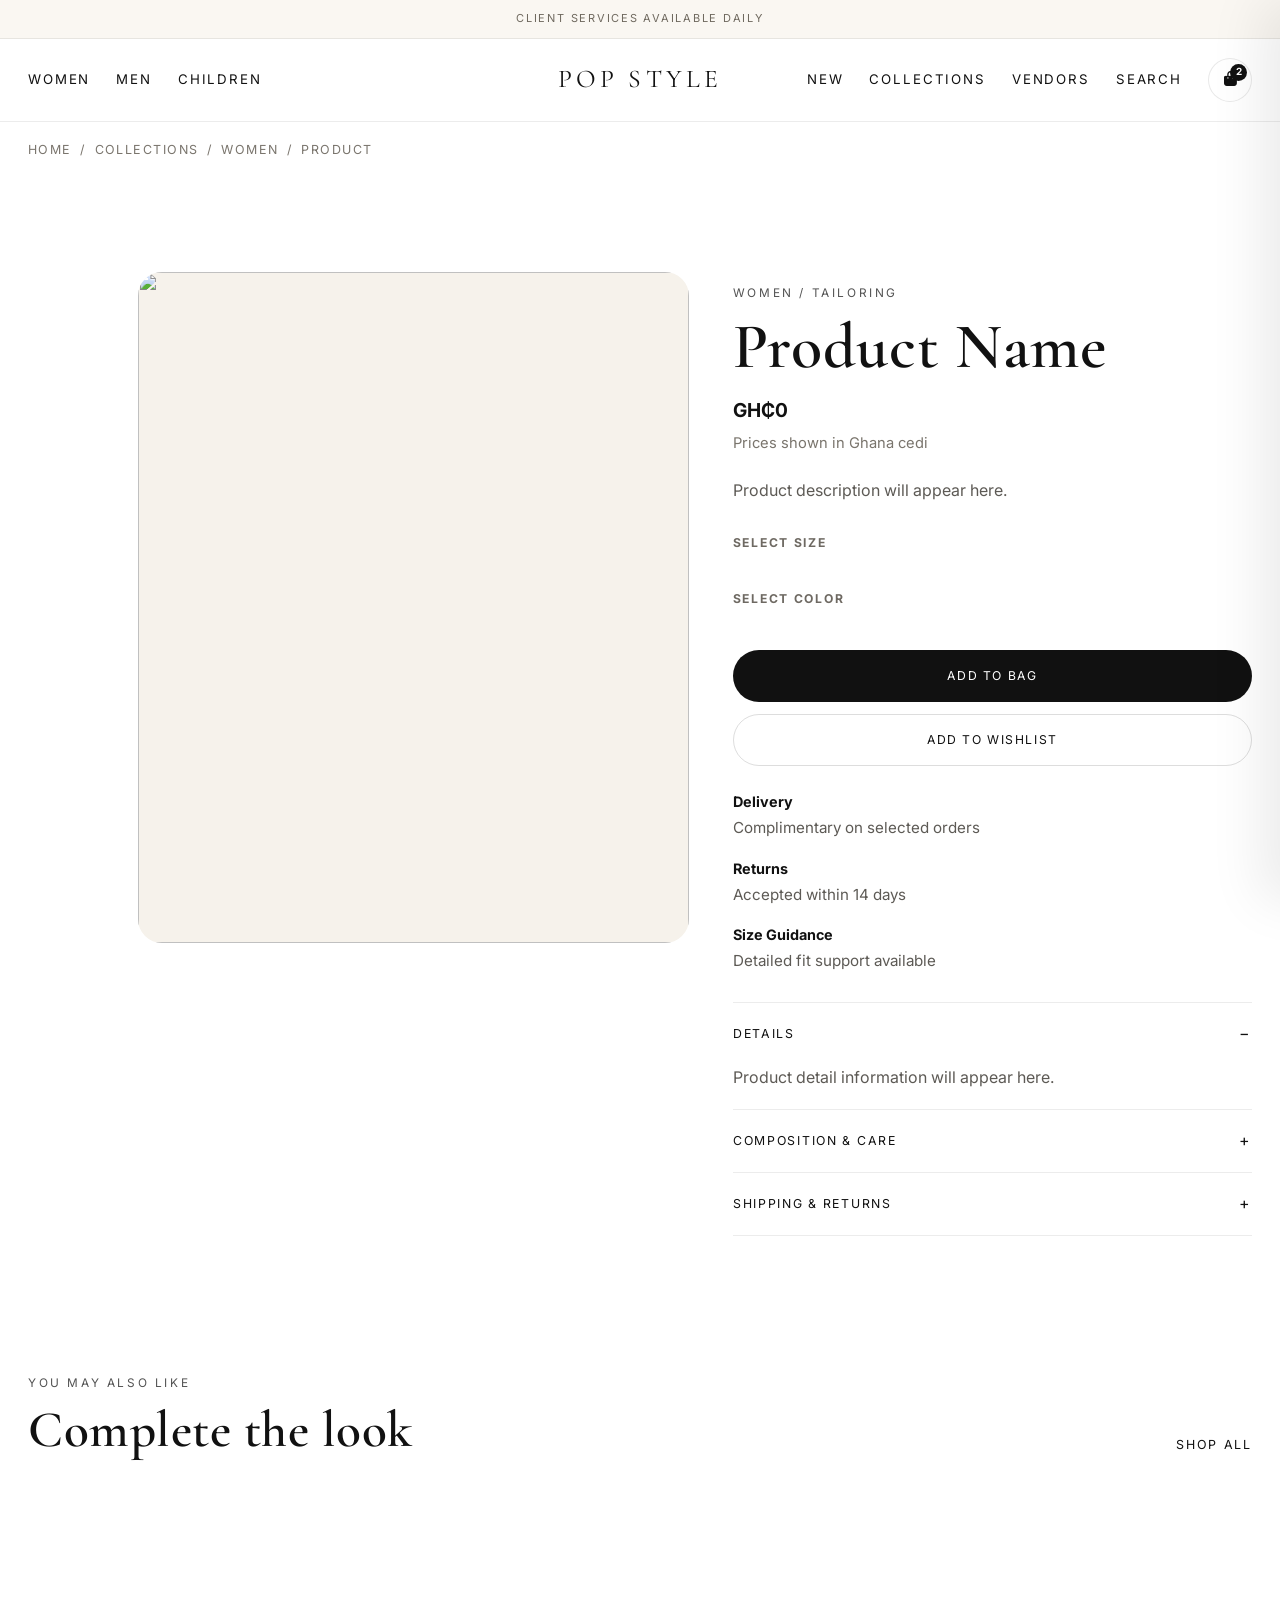
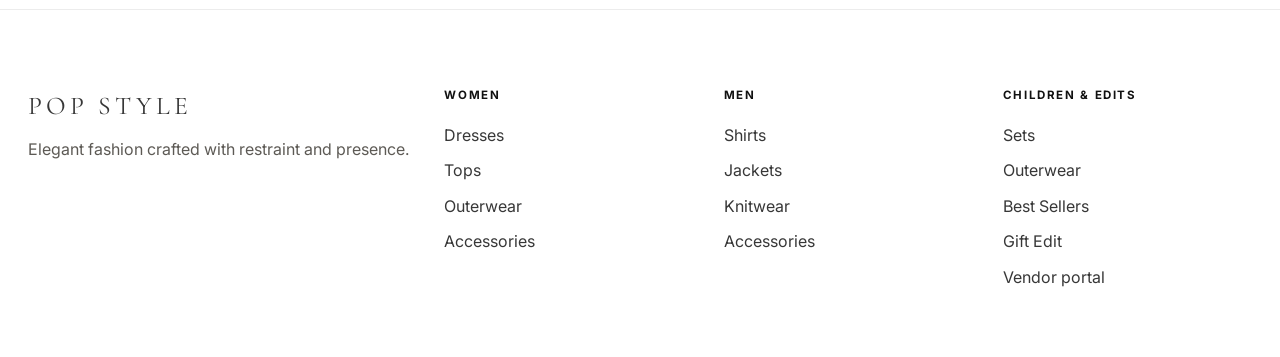
==== commit f1cbf576: "Update product.html" ====
--- a/product.html
+++ b/product.html
@@ -3,8 +3,8 @@
 <head>
   <meta charset="UTF-8" />
   <meta name="viewport" content="width=device-width, initial-scale=1.0" />
-  <title>Product | Maison Élitaire</title>
-  <meta name="description" content="Maison Élitaire luxury fashion product page." />
+  <title>Product | Pop Style</title>
+  <meta name="description" content="Pop Style luxury fashion product page." />
 
   <link rel="preconnect" href="https://fonts.googleapis.com">
   <link rel="preconnect" href="https://fonts.gstatic.com" crossorigin>
@@ -31,7 +31,7 @@
           <a href="products.html?category=Children">Children</a>
         </div>
 
-        <a href="index.html" class="brand">MAISON ÉLITAIRE</a>
+        <a href="index.html" class="brand">POP STYLE</a>
 
         <div class="nav-links nav-right">
           <a href="products.html?edit=New Arrivals">New</a>
@@ -95,7 +95,7 @@
             </p>
 
             <p class="product-vendor" id="productVendorWrap" hidden>
-              Vendor: <a id="productVendorLink" href="#">Maison Élitaire</a>
+              Vendor: <a id="productVendorLink" href="#">Pop Style</a>
             </p>
 
             <div class="detail-block">
@@ -187,7 +187,7 @@
     <footer class="footer footer-light">
       <div class="container footer-grid">
         <div>
-          <a href="index.html" class="brand footer-brand">MAISON ÉLITAIRE</a>
+          <a href="index.html" class="brand footer-brand">POP STYLE</a>
           <p class="footer-copy">
             Elegant fashion crafted with restraint and presence.
           </p>
